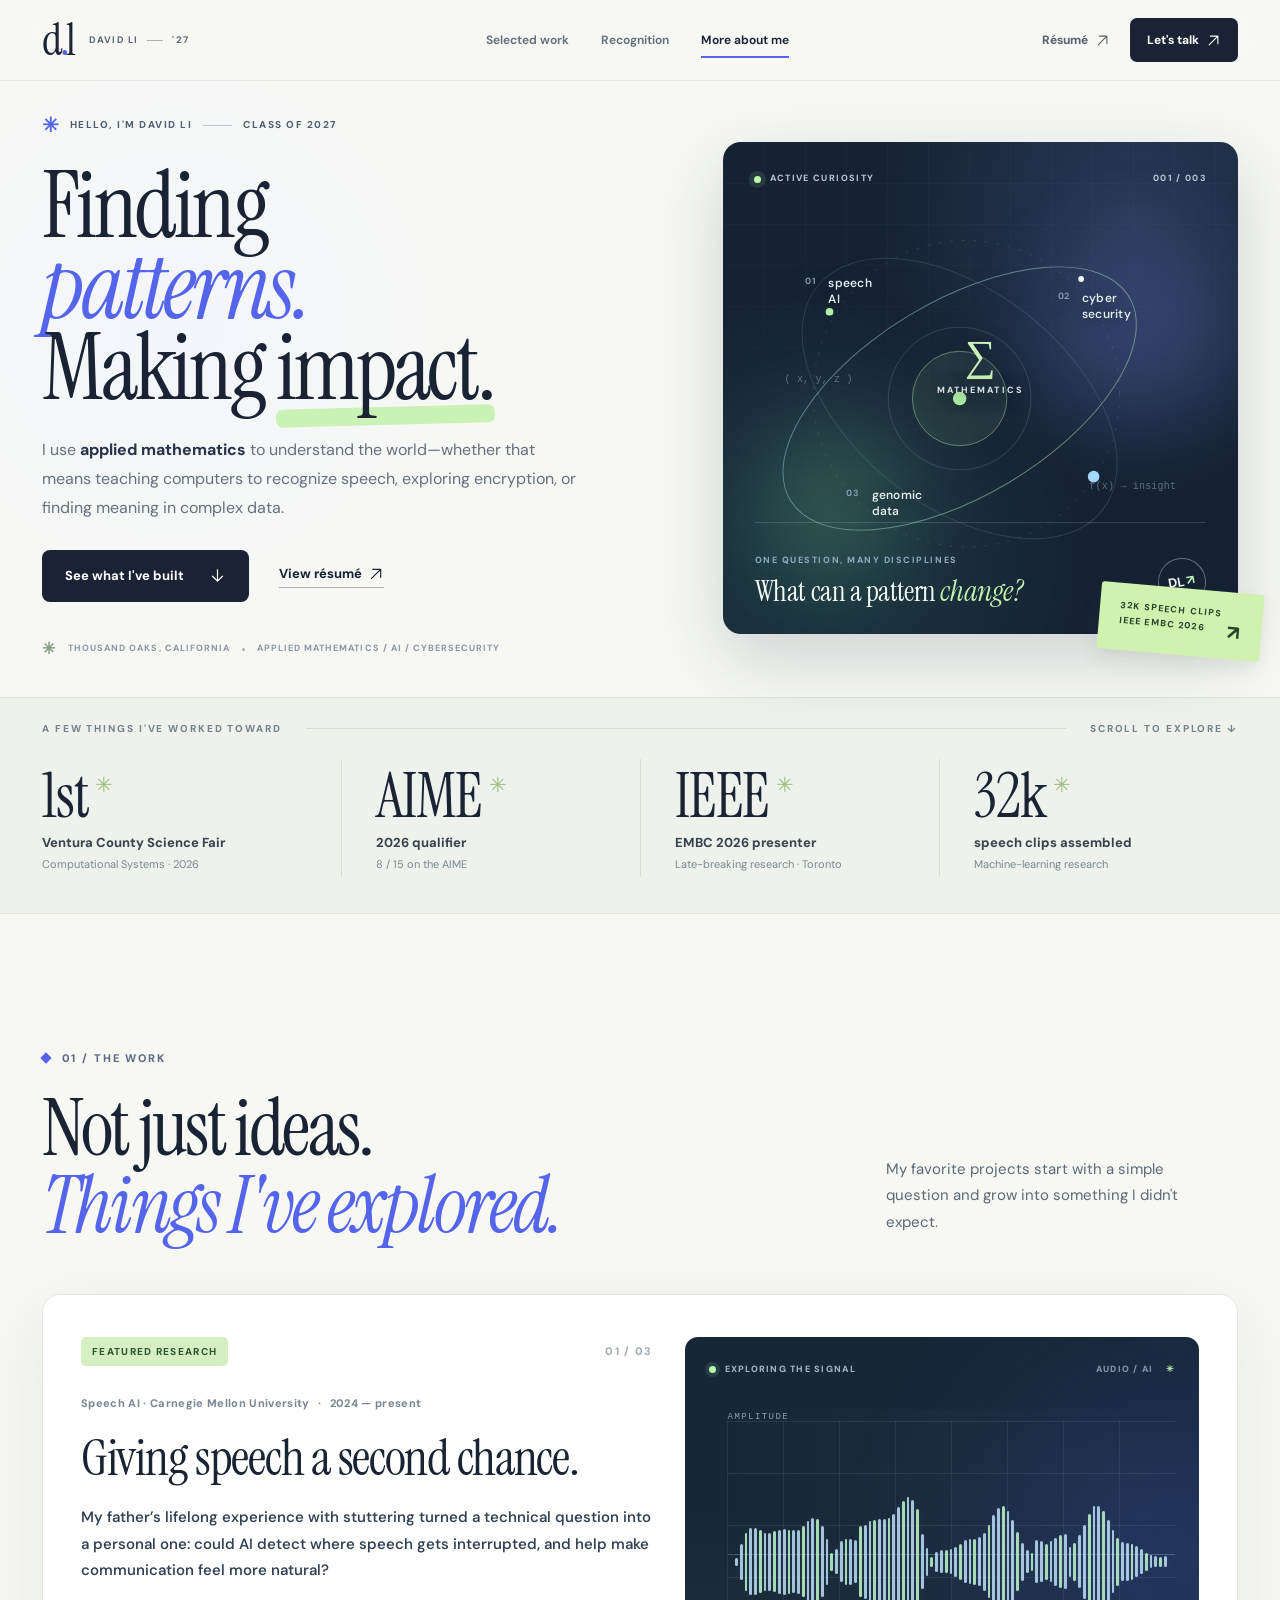
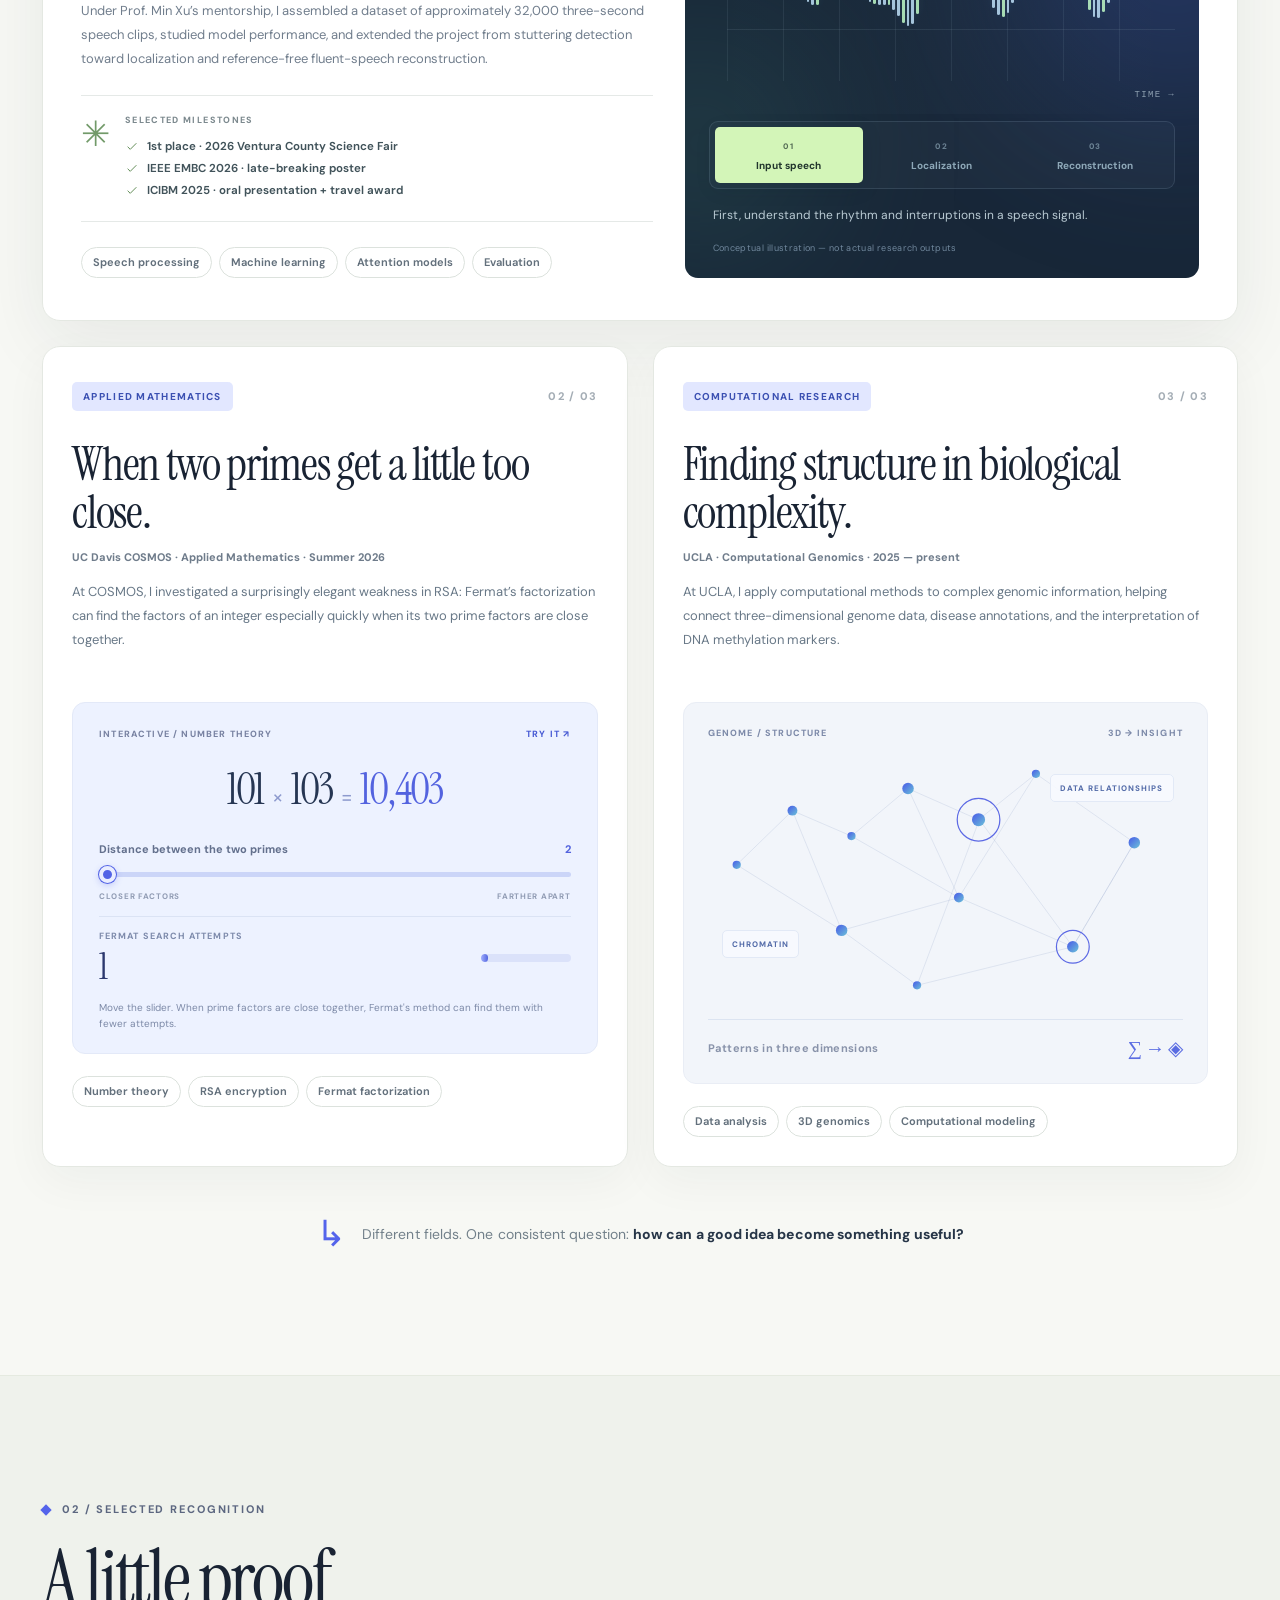
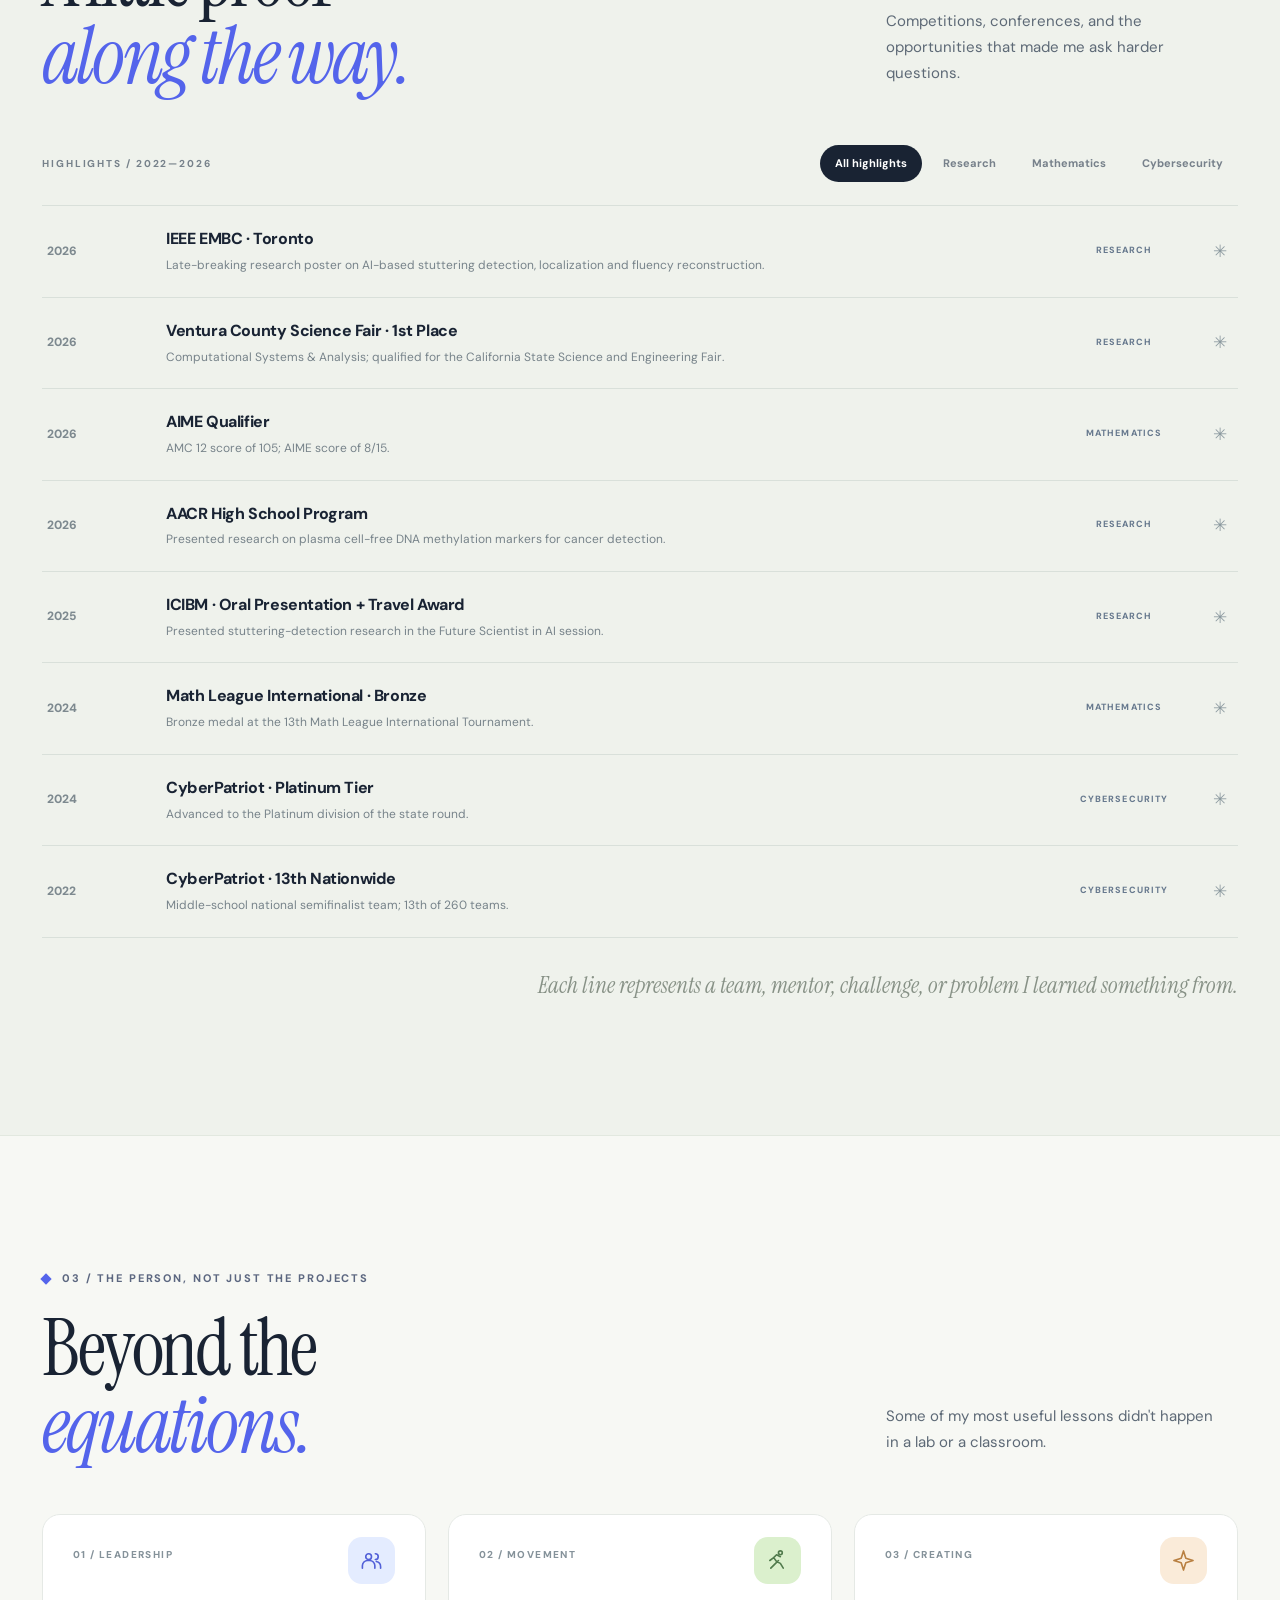
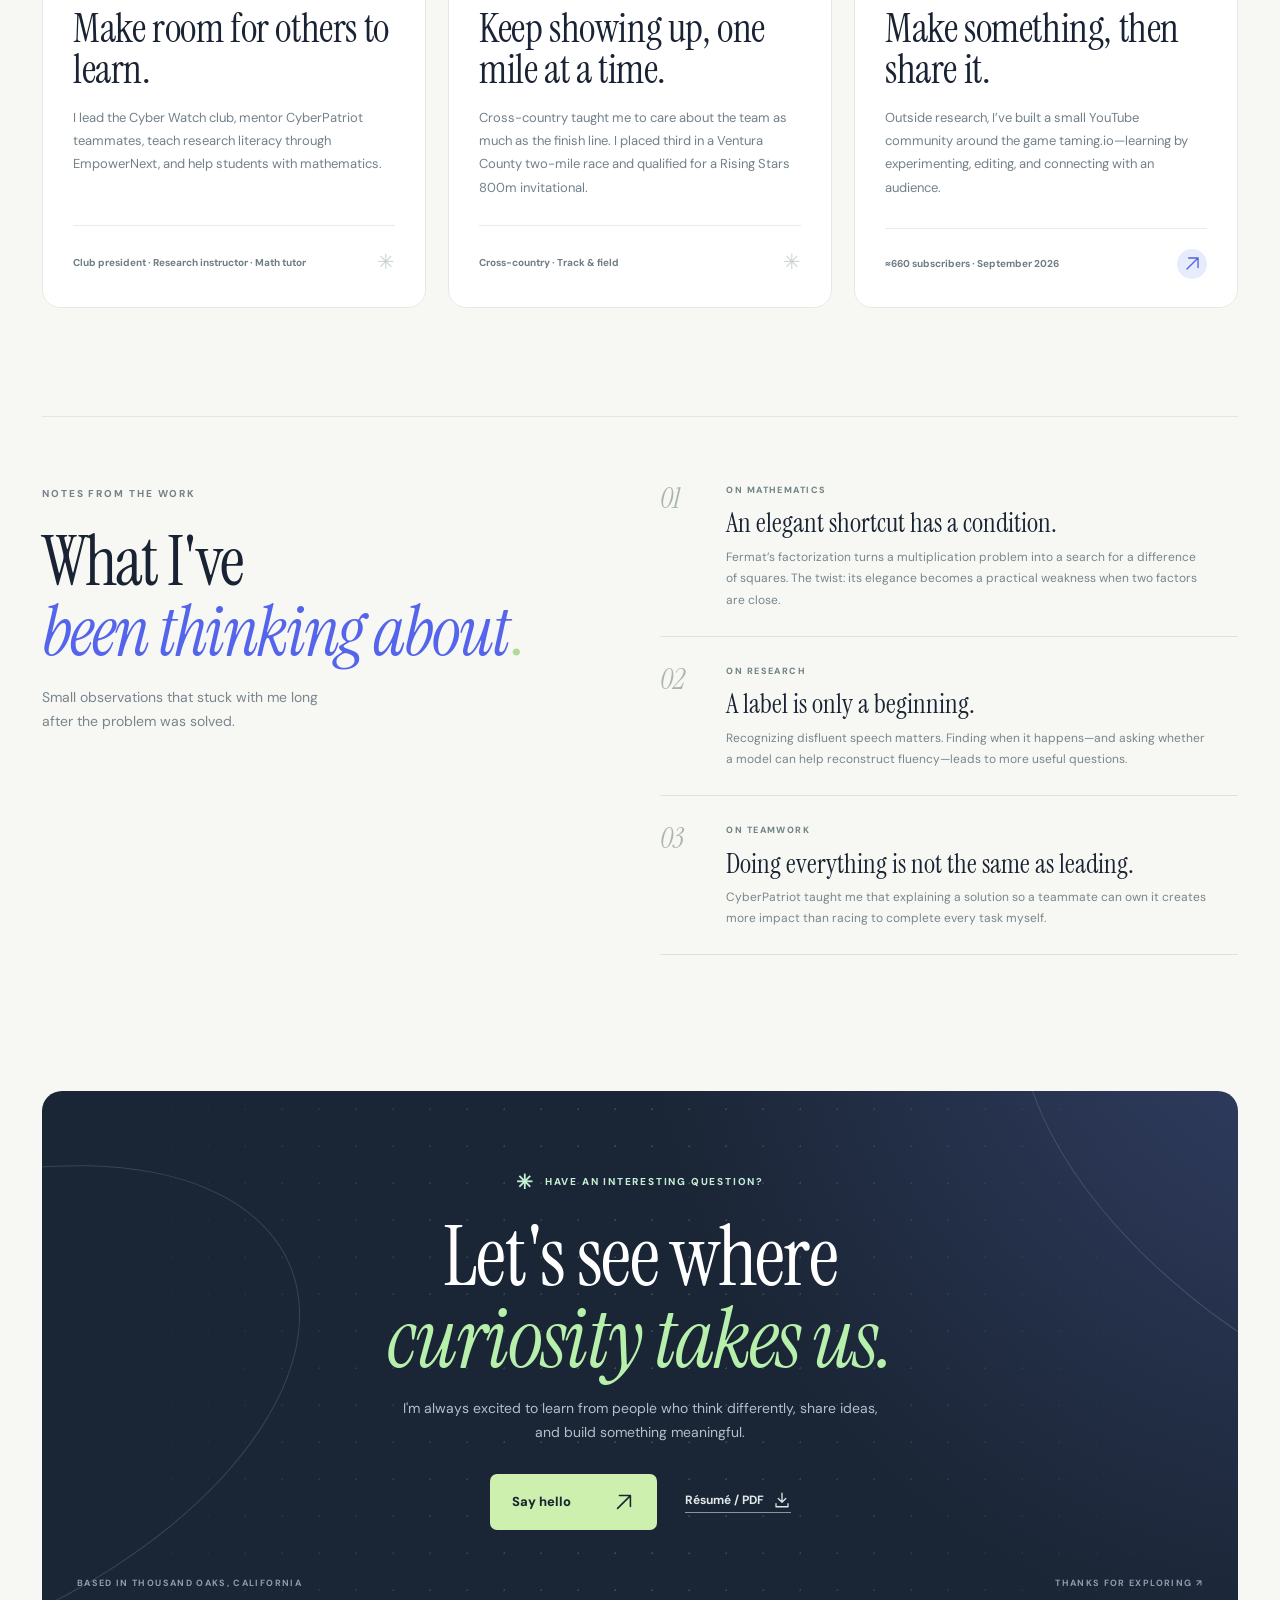
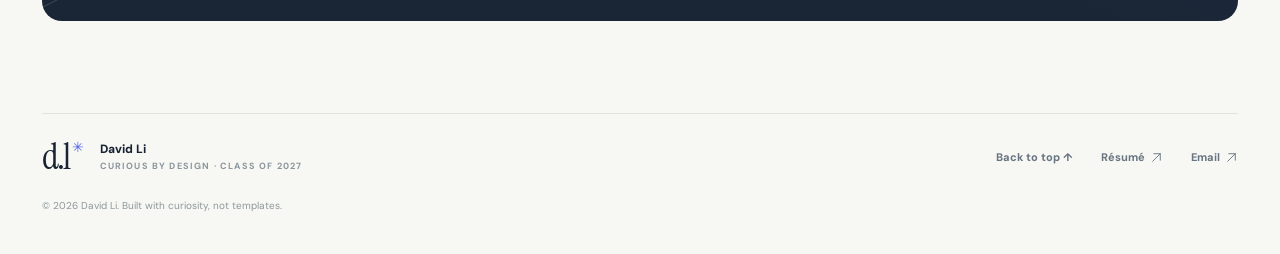
==== index.html @ fc3d8239 "Initial Commit" ====
<!doctype html>
<html lang="en">
<head>
  <meta charset="UTF-8" />
  <meta name="viewport" content="width=device-width, initial-scale=1" />
  <meta name="theme-color" content="#f7f8f4" />
  <meta name="description" content="David Yuanze Li is a student researcher exploring applied mathematics, speech AI, computational genomics, and cybersecurity. Explore selected research, projects, and recognition." />
  <meta name="author" content="David Yuanze Li" />
  <meta property="og:type" content="website" />
  <meta property="og:title" content="David Li — Applied Mathematics, AI & Research" />
  <meta property="og:description" content="Finding patterns. Building possibilities. Selected research, ideas, and accomplishments from David Li." />
  <meta property="og:image" content="assets/social-preview.svg" />
  <meta name="color-scheme" content="light" />
  <link rel="icon" type="image/svg+xml" href="assets/favicon.svg" />
  <link rel="preconnect" href="https://fonts.googleapis.com" />
  <link rel="preconnect" href="https://fonts.gstatic.com" crossorigin />
  <link href="https://fonts.googleapis.com/css2?family=DM+Sans:wght@400;450;500;550;600;650;700;750&family=Instrument+Serif:ital@0;1&display=swap" rel="stylesheet" />
  <link rel="stylesheet" href="styles/main.css" />
  <title>David Li — Math, Meaning & Making</title>
  <script type="application/ld+json">
  {
    "@context":"https://schema.org",
    "@type":"Person",
    "name":"David Yuanze Li",
    "description":"High-school student researcher interested in applied mathematics, artificial intelligence, and cybersecurity",
    "alumniOf":{"@type":"EducationalOrganization","name":"Thousand Oaks High School"},
    "knowsAbout":["Applied mathematics","Machine learning","Speech AI","Cybersecurity","Computational genomics"]
  }
  </script>
  <script type="module" src="src/main.js"></script>
</head>
<body>
  <a class="skip-link" href="#main">Skip to content</a>
  <div class="scroll-progress" id="scroll-progress" aria-hidden="true"></div>
  <div id="app"></div>
  <noscript><div class="noscript">This portfolio uses lightweight JavaScript to display its interactive sections. Please enable JavaScript.</div></noscript>
</body>
</html>
---- styles/main.css ----
@import url('./tokens.css');
@import url('./layout.css');
@import url('./components.css');
@import url('./responsive.css');
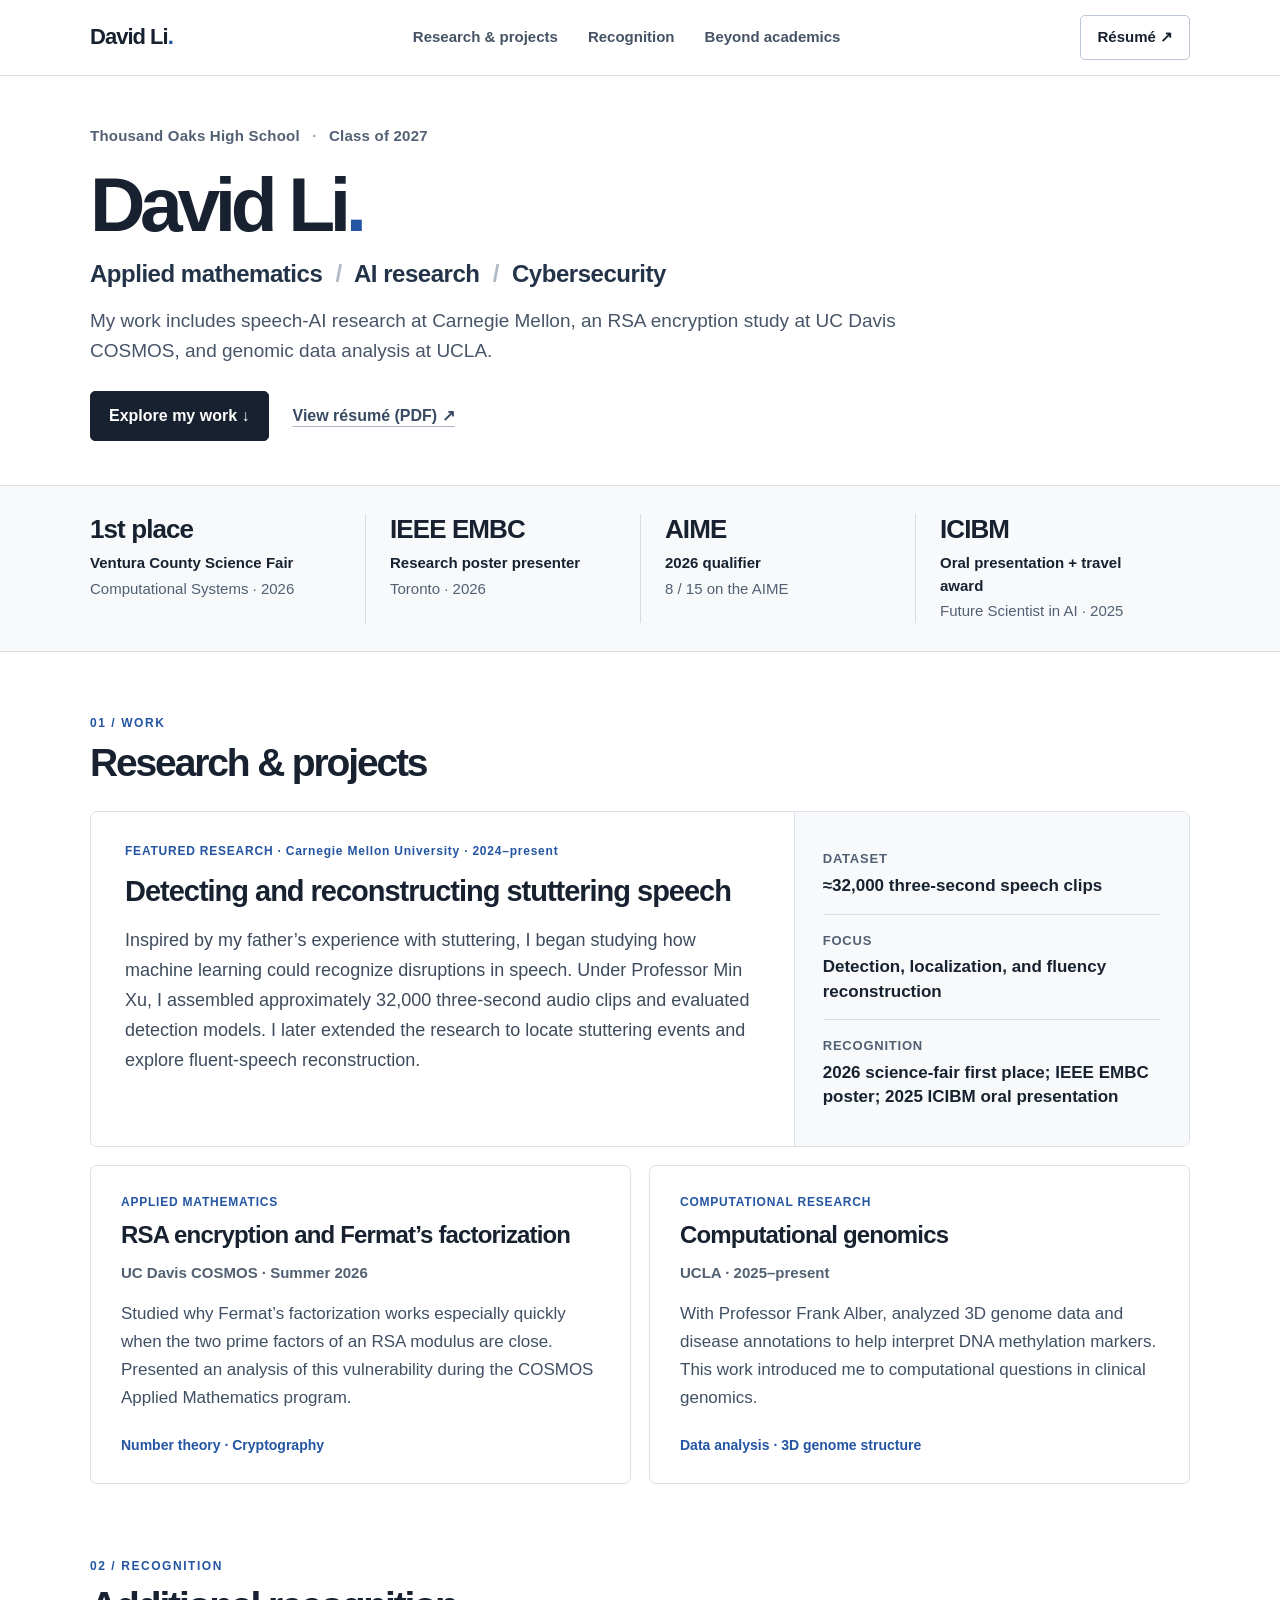
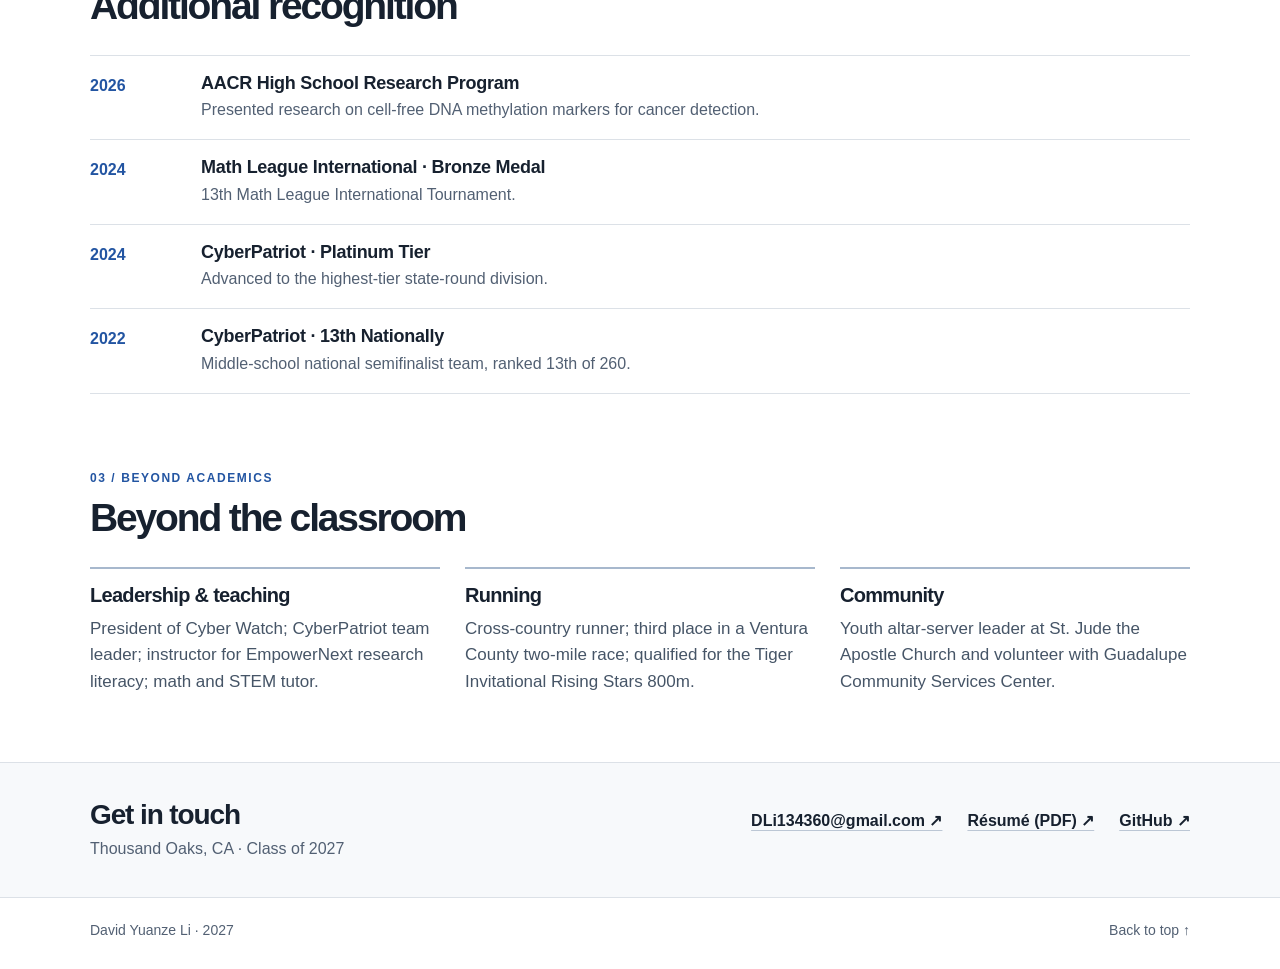
==== commit 215478d7: "Redesign portfolio for clear three-minute admissions review" ====
--- a/index.html
+++ b/index.html
@@ -1,38 +1,13 @@
 <!doctype html>
-<html lang="en">
-<head>
-  <meta charset="UTF-8" />
-  <meta name="viewport" content="width=device-width, initial-scale=1" />
-  <meta name="theme-color" content="#f7f8f4" />
-  <meta name="description" content="David Yuanze Li is a student researcher exploring applied mathematics, speech AI, computational genomics, and cybersecurity. Explore selected research, projects, and recognition." />
-  <meta name="author" content="David Yuanze Li" />
-  <meta property="og:type" content="website" />
-  <meta property="og:title" content="David Li — Applied Mathematics, AI & Research" />
-  <meta property="og:description" content="Finding patterns. Building possibilities. Selected research, ideas, and accomplishments from David Li." />
-  <meta property="og:image" content="assets/social-preview.svg" />
-  <meta name="color-scheme" content="light" />
-  <link rel="icon" type="image/svg+xml" href="assets/favicon.svg" />
-  <link rel="preconnect" href="https://fonts.googleapis.com" />
-  <link rel="preconnect" href="https://fonts.gstatic.com" crossorigin />
-  <link href="https://fonts.googleapis.com/css2?family=DM+Sans:wght@400;450;500;550;600;650;700;750&family=Instrument+Serif:ital@0;1&display=swap" rel="stylesheet" />
-  <link rel="stylesheet" href="styles/main.css" />
-  <title>David Li — Math, Meaning & Making</title>
-  <script type="application/ld+json">
-  {
-    "@context":"https://schema.org",
-    "@type":"Person",
-    "name":"David Yuanze Li",
-    "description":"High-school student researcher interested in applied mathematics, artificial intelligence, and cybersecurity",
-    "alumniOf":{"@type":"EducationalOrganization","name":"Thousand Oaks High School"},
-    "knowsAbout":["Applied mathematics","Machine learning","Speech AI","Cybersecurity","Computational genomics"]
-  }
-  </script>
-  <script type="module" src="src/main.js"></script>
-</head>
-<body>
-  <a class="skip-link" href="#main">Skip to content</a>
-  <div class="scroll-progress" id="scroll-progress" aria-hidden="true"></div>
-  <div id="app"></div>
-  <noscript><div class="noscript">This portfolio uses lightweight JavaScript to display its interactive sections. Please enable JavaScript.</div></noscript>
-</body>
-</html>
+<html lang="en"><head>
+<meta charset="utf-8"><meta name="viewport" content="width=device-width, initial-scale=1">
+<meta name="theme-color" content="#ffffff"><meta name="color-scheme" content="light">
+<meta name="description" content="David Yuanze Li — Class of 2027. Applied mathematics, AI research and cybersecurity.">
+<meta property="og:title" content="David Li | Applied Mathematics & Research">
+<meta property="og:description" content="Research, projects, and accomplishments from David Yuanze Li, Class of 2027.">
+<meta property="og:image" content="https://dliport.github.io/assets/social-preview.svg">
+<link rel="icon" type="image/svg+xml" href="assets/favicon.svg">
+<link rel="stylesheet" href="styles/main.css"><title>David Li | Applied Mathematics & Research</title>
+<script type="module" src="src/main.js"></script></head>
+<body><a class="skip-link" href="#main">Skip to content</a><div id="app"></div>
+<noscript><p class="noscript">Enable JavaScript to view this portfolio.</p></noscript></body></html>
--- a/styles/main.css
+++ b/styles/main.css
@@ -1,4 +1,140 @@
-@import url('./tokens.css');
-@import url('./layout.css');
-@import url('./components.css');
-@import url('./responsive.css');
+/* David Li: readable, restrained, mobile-first academic portfolio. */
+:root { color-scheme:light; --ink:#17212f; --muted:#526073; --line:#dce1e7; --accent:#2355a2; --surface:#f7f9fb; }
+* { box-sizing:border-box; }
+html { scroll-behavior:smooth; scroll-padding-top:110px; }
+body { margin:0; color:var(--ink); background:#fff; font:400 18px/1.65 -apple-system,BlinkMacSystemFont,"Segoe UI",Arial,sans-serif; -webkit-font-smoothing:antialiased; }
+a { color:inherit; text-decoration:none; }
+a:focus-visible { outline:3px solid #4c79d4; outline-offset:5px; border-radius:2px; }
+p { margin:0; }
+h1,h2,h3 { margin:0; line-height:1.2; letter-spacing:-.035em; }
+.container { width:min(1100px,calc(100% - 88px)); margin-inline:auto; }
+.skip-link { position:absolute; z-index:99; top:-100px; left:15px; padding:10px 15px; background:var(--ink); color:#fff; }
+.skip-link:focus { top:10px; }
+.noscript { padding:32px; text-align:center; }
+.site-header { position:sticky; z-index:10; top:0; background:rgba(255,255,255,.96); border-bottom:1px solid var(--line); backdrop-filter:blur(10px); }
+.header-inner { min-height:75px; display:flex; align-items:center; gap:35px; }
+.brand { font-size:22px; font-weight:750; letter-spacing:-.045em; white-space:nowrap; }
+.brand-period,.title-period { color:var(--accent); }
+.header-nav { display:flex; flex:1; gap:30px; justify-content:center; }
+.header-nav a,.header-resume { font-size:15px; font-weight:600; white-space:nowrap; }
+.header-nav a { color:#465365; }
+.header-nav a:hover,.header-resume:hover,.quiet-link:hover,.site-footer a:hover { color:var(--accent); }
+.header-resume { border:1px solid #bdc8d6; border-radius:5px; padding:9px 16px; }
+.hero { padding-top:48px; padding-bottom:44px; }
+.hero-kicker { font-size:15px; font-weight:650; letter-spacing:.015em; color:var(--muted); }
+.hero-kicker span { margin-inline:8px; color:#97a3b2; }
+.hero h1 { margin:16px 0 13px; font-size:clamp(3.6rem,6vw,5.1rem); line-height:1.04; font-weight:760; letter-spacing:-.07em; }
+.hero-field { font-size:clamp(20px,2vw,24px); font-weight:650; color:#243448; line-height:1.35; letter-spacing:-.02em; }
+.hero-field span { color:#afbbc7; margin:0 7px; }
+.hero-summary { margin-top:16px; max-width:850px; font-size:19px; line-height:1.6; color:#475568; }
+.hero-actions { display:flex; flex-wrap:wrap; gap:24px; margin-top:24px; align-items:center; }
+.primary-link { display:inline-flex; gap:22px; align-items:center; background:var(--ink); color:#fff; border:1px solid var(--ink); padding:11px 18px; font-size:16px; font-weight:650; border-radius:5px; }
+.primary-link:hover { background:#30445c; }
+.quiet-link { font-size:16px; font-weight:650; color:#384a61; text-decoration:underline; text-decoration-color:#aab6c5; text-underline-offset:5px; }
+.highlights { background:var(--surface); border-top:1px solid var(--line); border-bottom:1px solid var(--line); }
+.highlight-grid { display:grid; grid-template-columns:repeat(4,minmax(0,1fr)); padding-block:28px; }
+.highlight { padding:0 24px; min-width:0; }
+.highlight:first-child { padding-left:0; }
+.highlight + .highlight { border-left:1px solid #d4dce5; }
+.highlight strong { display:block; font-size:26px; font-weight:750; line-height:1.2; letter-spacing:-.035em; margin-bottom:7px; }
+.highlight-title,.highlight-detail { display:block; font-size:15px; line-height:1.5; }
+.highlight-title { font-weight:650; }
+.highlight-detail { color:var(--muted); margin-top:3px; }
+.section { padding-top:62px; padding-bottom:10px; }
+.section-title { margin-bottom:25px; }
+.section-count { display:block; margin-bottom:6px; color:var(--accent); font-size:12px; font-weight:750; letter-spacing:.13em; }
+.section-title h2 { font-size:clamp(31px,3.5vw,39px); font-weight:740; letter-spacing:-.055em; }
+.featured { display:grid; grid-template-columns:minmax(0,1.6fr) minmax(300px,.9fr); border:1px solid var(--line); border-radius:7px; overflow:hidden; }
+.featured-main { padding:30px 34px 33px; }
+.project-label { font-size:12px; font-weight:750; letter-spacing:.065em; color:var(--accent); line-height:1.6; }
+.featured h3 { margin-top:12px; font-size:29px; font-weight:730; max-width:660px; }
+.featured-main > p { margin-top:18px; color:#3e4b5d; font-size:18px; line-height:1.66; }
+.research-facts { background:var(--surface); border-left:1px solid var(--line); margin:0; padding:21px 28px; align-content:center; }
+.research-facts div { padding:15px 0; }
+.research-facts div + div { border-top:1px solid var(--line); }
+.research-facts dt { margin-bottom:4px; font-size:13px; color:var(--muted); font-weight:700; text-transform:uppercase; letter-spacing:.06em; }
+.research-facts dd { margin:0; font-size:17px; font-weight:580; line-height:1.45; }
+.project-grid { display:grid; grid-template-columns:repeat(2,minmax(0,1fr)); gap:18px; margin-top:18px; }
+.project-card { padding:27px 30px 26px; border:1px solid var(--line); border-radius:7px; display:flex; flex-direction:column; }
+.project-card h3 { font-size:24px; margin-top:9px; font-weight:720; }
+.project-affiliation { font-size:15px; font-weight:650; color:#526073; margin-top:11px; }
+.project-card > p:not(.project-affiliation):not(.project-footer) { font-size:17px; color:#405064; margin-top:14px; line-height:1.65; }
+.project-footer { color:var(--accent); font-size:14px; font-weight:650; margin-top:auto; padding-top:22px; }
+.recognition { padding-top:63px; }
+.recognition-list { border-top:1px solid var(--line); }
+.recognition-row { display:grid; grid-template-columns:95px 1fr; gap:16px; padding:17px 0; border-bottom:1px solid var(--line); }
+.recognition-year { font-size:16px; font-weight:650; color:var(--accent); }
+.recognition-row h3 { font-size:18px; font-weight:680; letter-spacing:-.015em; }
+.recognition-row p { color:var(--muted); font-size:16px; margin-top:4px; line-height:1.5; }
+.beyond { padding-top:65px; padding-bottom:66px; }
+.beyond-grid { display:grid; grid-template-columns:repeat(3,minmax(0,1fr)); gap:25px; }
+.beyond-item { border-top:2px solid #a7b8cd; padding-top:14px; }
+.beyond-item h3 { font-size:20px; font-weight:700; }
+.beyond-item p { margin-top:9px; color:#465567; font-size:17px; line-height:1.58; }
+.contact { background:var(--surface); border-top:1px solid var(--line); border-bottom:1px solid var(--line); }
+.contact-inner { display:flex; align-items:flex-start; justify-content:space-between; gap:25px; padding-block:35px; }
+.contact h2 { font-size:28px; letter-spacing:-.04em; }
+.contact p { color:var(--muted); font-size:16px; margin-top:4px; }
+.contact-links { display:flex; align-items:center; flex-wrap:wrap; justify-content:flex-end; gap:14px 25px; padding-top:10px; }
+.contact-links a { font-weight:650; font-size:16px; text-decoration:underline; text-decoration-color:#bcc7d5; text-underline-offset:4px; }
+.contact-links a:hover { color:var(--accent); }
+.footer-inner { display:flex; align-items:center; justify-content:space-between; padding:21px 0 27px; font-size:14px; color:var(--muted); }
+@media(max-width:900px) {
+ .container { width:min(100% - 52px,1100px); }
+ .header-inner { gap:20px; }
+ .header-nav { gap:15px; }
+ .featured { grid-template-columns:1fr; }
+ .research-facts { display:grid; grid-template-columns:repeat(3,minmax(0,1fr)); gap:20px; border-left:0; border-top:1px solid var(--line); }
+ .research-facts div + div { border:0; }
+ .highlight { padding:0 15px; }
+ .highlight strong { font-size:23px; }
+ .highlight-title,.highlight-detail { font-size:14px; }
+}
+@media(max-width:640px) {
+ html { scroll-padding-top:135px; }
+ body { font-size:17px; }
+ .container { width:calc(100% - 38px); }
+ .header-inner { flex-wrap:wrap; min-height:0; gap:0; justify-content:space-between; padding-top:12px; }
+ .brand { font-size:21px; }
+ .header-resume { font-size:14px; padding:7px 12px; }
+ .header-nav { order:3; flex:0 0 100%; width:100%; justify-content:space-between; gap:10px; overflow:auto; padding:12px 0; }
+ .header-nav a { font-size:13px; }
+ .hero { padding-top:43px; padding-bottom:42px; }
+ .hero-kicker { font-size:13px; }
+ .hero h1 { margin:14px 0 12px; font-size:clamp(3.5rem,13vw,4.5rem); }
+ .hero-field { font-size:20px; }
+ .hero-field span { margin:0 3px; }
+ .hero-summary { margin-top:16px; font-size:17px; }
+ .hero-actions { gap:21px; margin-top:23px; }
+ .primary-link,.quiet-link { font-size:15px; }
+ .highlight-grid { grid-template-columns:repeat(2,minmax(0,1fr)); gap:0; padding:0; }
+ .highlight { padding:20px 10px 19px 0; }
+ .highlight:nth-child(even) { padding-left:18px; border-left:1px solid var(--line); }
+ .highlight:nth-child(3),.highlight:nth-child(4) { border-top:1px solid var(--line); }
+ .highlight strong { font-size:23px; }
+ .highlight-title,.highlight-detail { font-size:14px; }
+ .section { padding-top:49px; }
+ .section-title h2 { font-size:31px; }
+ .featured-main { padding:22px 20px 25px; }
+ .featured h3 { font-size:24px; }
+ .featured-main > p { font-size:17px; margin-top:14px; }
+ .research-facts { display:block; padding:8px 20px; }
+ .research-facts div { padding:12px 0; }
+ .research-facts div + div { border-top:1px solid var(--line); }
+ .research-facts dd { font-size:16px; }
+ .project-grid { grid-template-columns:1fr; gap:13px; margin-top:13px; }
+ .project-card { padding:22px 20px; }
+ .project-card h3 { font-size:22px; }
+ .recognition { padding-top:52px; }
+ .recognition-row { grid-template-columns:62px 1fr; gap:12px; }
+ .recognition-row h3 { font-size:17px; }
+ .recognition-row p { font-size:15px; }
+ .beyond { padding:50px 0; }
+ .beyond-grid { grid-template-columns:1fr; gap:22px; }
+ .beyond-item p { font-size:17px; }
+ .contact-inner { display:block; padding-block:30px; }
+ .contact-links { justify-content:flex-start; gap:13px 20px; padding-top:22px; }
+ .footer-inner { padding-block:20px; }
+}
+@media(prefers-reduced-motion:reduce) { html { scroll-behavior:auto; } *,*::before,*::after { animation:none!important; transition:none!important; } }
+@media print { .site-header,.hero-actions,.contact,.site-footer { display:none; } .container { width:100%; } .section { padding-top:25px; } .hero { padding:10px 0 25px; } }
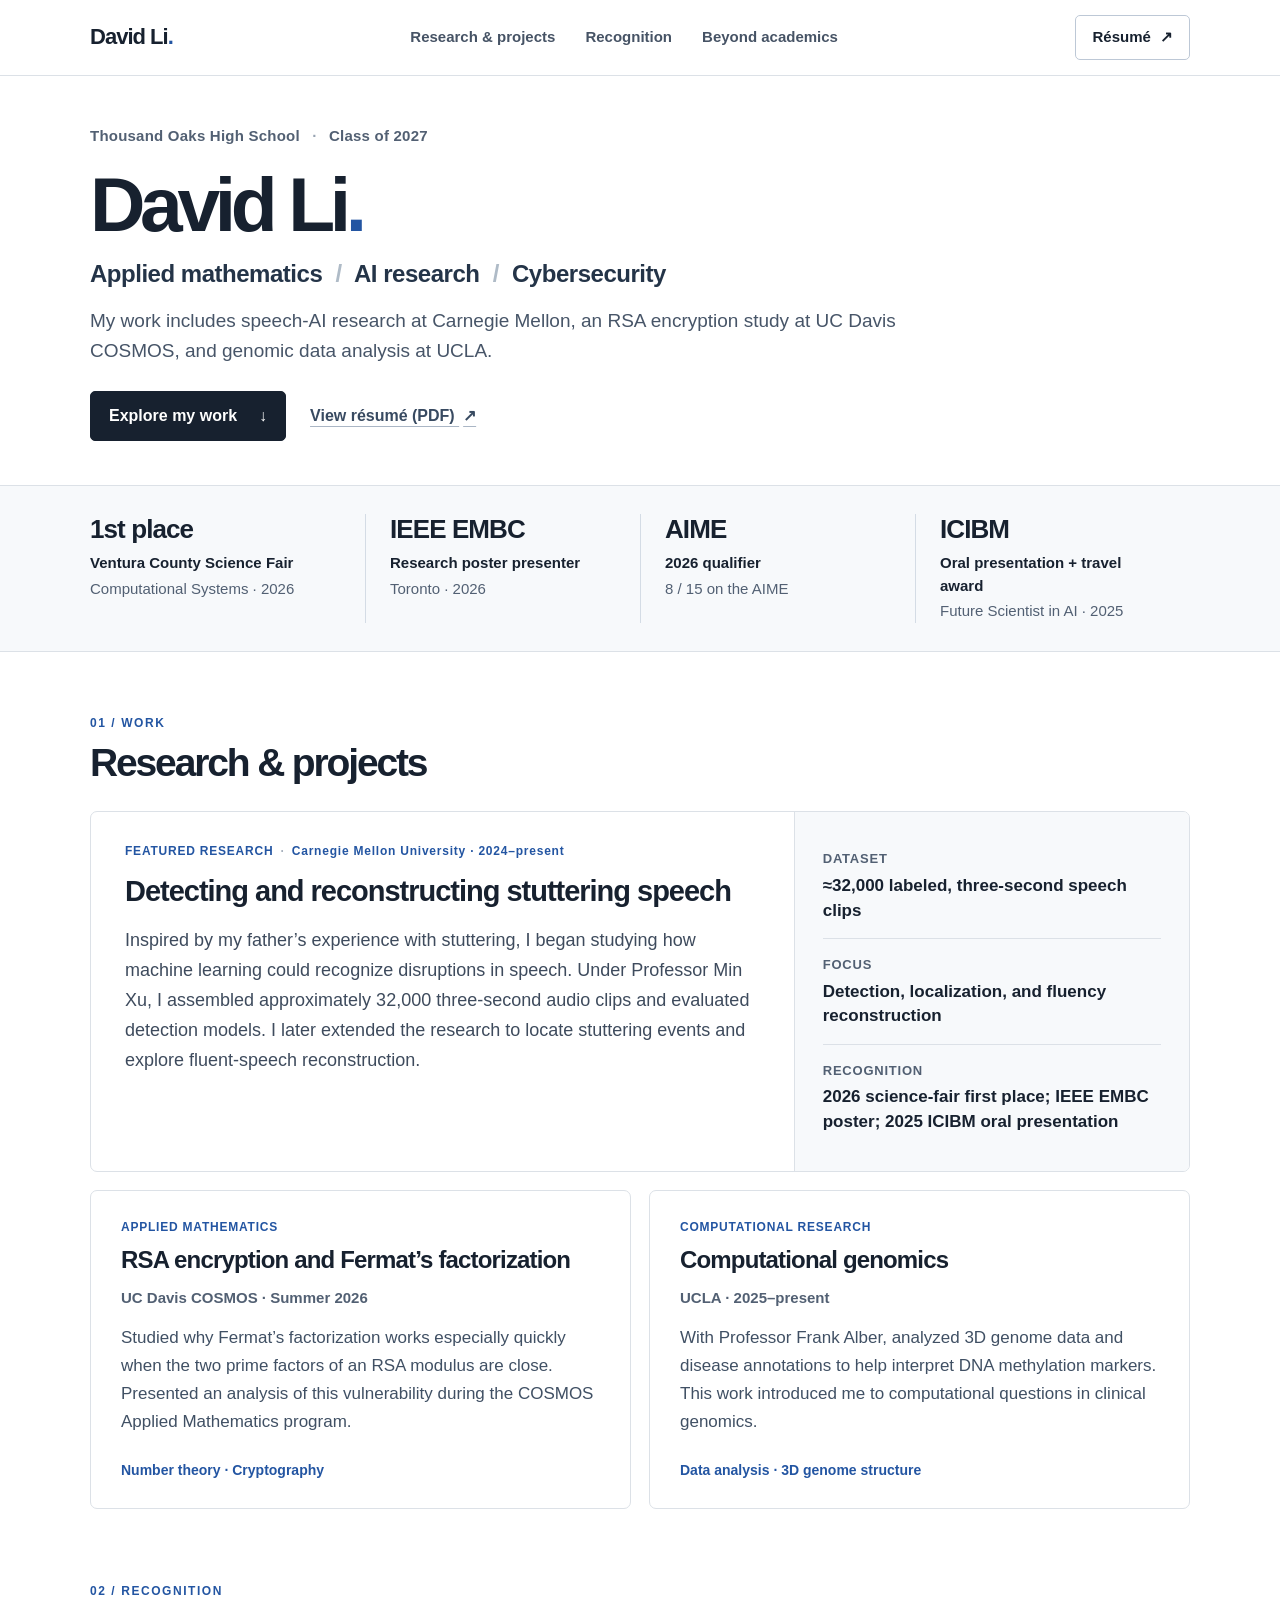
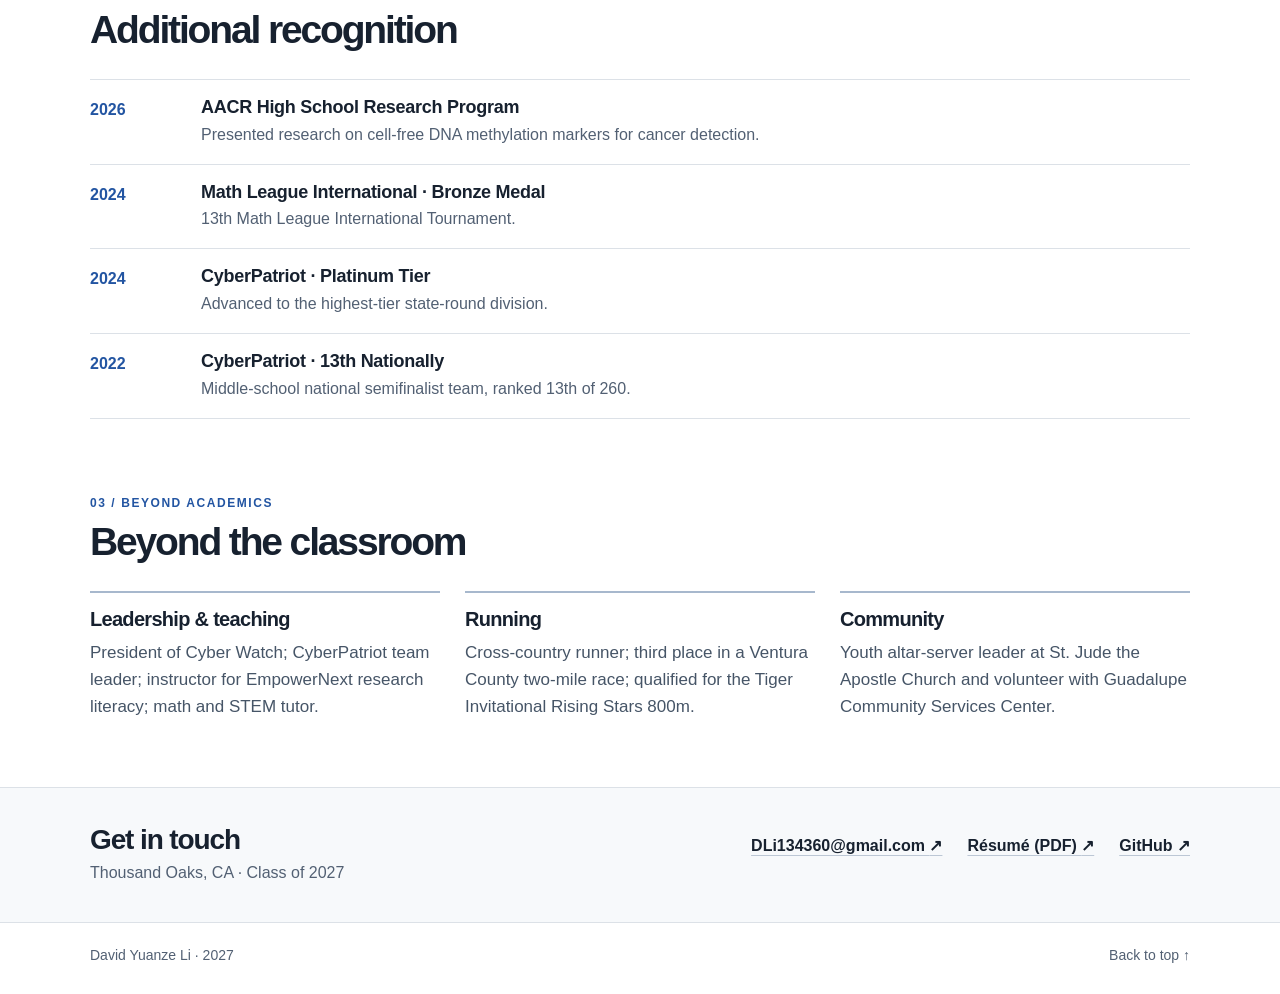
==== commit f329569f: "Changes" ====
--- a/index.html
+++ b/index.html
@@ -1,13 +1,24 @@
 <!doctype html>
-<html lang="en"><head>
-<meta charset="utf-8"><meta name="viewport" content="width=device-width, initial-scale=1">
-<meta name="theme-color" content="#ffffff"><meta name="color-scheme" content="light">
-<meta name="description" content="David Yuanze Li — Class of 2027. Applied mathematics, AI research and cybersecurity.">
-<meta property="og:title" content="David Li | Applied Mathematics & Research">
-<meta property="og:description" content="Research, projects, and accomplishments from David Yuanze Li, Class of 2027.">
-<meta property="og:image" content="https://dliport.github.io/assets/social-preview.svg">
-<link rel="icon" type="image/svg+xml" href="assets/favicon.svg">
-<link rel="stylesheet" href="styles/main.css"><title>David Li | Applied Mathematics & Research</title>
-<script type="module" src="src/main.js"></script></head>
-<body><a class="skip-link" href="#main">Skip to content</a><div id="app"></div>
-<noscript><p class="noscript">Enable JavaScript to view this portfolio.</p></noscript></body></html>+<html lang="en">
+<head>
+  <meta charset="utf-8">
+  <meta name="viewport" content="width=device-width, initial-scale=1">
+  <meta name="theme-color" content="#ffffff">
+  <meta name="color-scheme" content="light">
+  <meta name="description" content="David Yuanze Li — Class of 2027. Applied mathematics, AI research, and cybersecurity. Speech-AI research at CMU, an IEEE EMBC presentation, and AIME qualification.">
+  <meta property="og:type" content="website">
+  <meta property="og:title" content="David Li | Applied Mathematics & Research">
+  <meta property="og:description" content="Selected research, projects, and accomplishments of David Yuanze Li, Class of 2027.">
+  <meta property="og:url" content="https://dliport.github.io/">
+  <meta property="og:image" content="https://dliport.github.io/assets/social-preview.svg">
+  <link rel="icon" type="image/svg+xml" href="assets/favicon.svg">
+  <link rel="stylesheet" href="styles/main.css">
+  <title>David Li | Applied Mathematics & Research</title>
+  <script type="module" src="src/main.js"></script>
+</head>
+<body>
+  <a class="skip-link" href="#main">Skip to content</a>
+  <div id="app"></div>
+  <noscript><p class="noscript">This page uses JavaScript modules. Please enable JavaScript to view the portfolio.</p></noscript>
+</body>
+</html>
--- a/styles/main.css
+++ b/styles/main.css
@@ -1,4 +1,4 @@
-/* David Li: readable, restrained, mobile-first academic portfolio. */
+/* David Li's portfolio — restrained typography, legible content, no decorative motion. */
 :root { color-scheme:light; --ink:#17212f; --muted:#526073; --line:#dce1e7; --accent:#2355a2; --surface:#f7f9fb; }
 * { box-sizing:border-box; }
 html { scroll-behavior:smooth; scroll-padding-top:110px; }
@@ -20,6 +20,7 @@
 .header-nav a { color:#465365; }
 .header-nav a:hover,.header-resume:hover,.quiet-link:hover,.site-footer a:hover { color:var(--accent); }
 .header-resume { border:1px solid #bdc8d6; border-radius:5px; padding:9px 16px; }
+.header-resume span { margin-left:5px; }
 .hero { padding-top:48px; padding-bottom:44px; }
 .hero-kicker { font-size:15px; font-weight:650; letter-spacing:.015em; color:var(--muted); }
 .hero-kicker span { margin-inline:8px; color:#97a3b2; }
@@ -31,6 +32,7 @@
 .primary-link { display:inline-flex; gap:22px; align-items:center; background:var(--ink); color:#fff; border:1px solid var(--ink); padding:11px 18px; font-size:16px; font-weight:650; border-radius:5px; }
 .primary-link:hover { background:#30445c; }
 .quiet-link { font-size:16px; font-weight:650; color:#384a61; text-decoration:underline; text-decoration-color:#aab6c5; text-underline-offset:5px; }
+.quiet-link span { margin-left:4px; }
 .highlights { background:var(--surface); border-top:1px solid var(--line); border-bottom:1px solid var(--line); }
 .highlight-grid { display:grid; grid-template-columns:repeat(4,minmax(0,1fr)); padding-block:28px; }
 .highlight { padding:0 24px; min-width:0; }
@@ -47,6 +49,7 @@
 .featured { display:grid; grid-template-columns:minmax(0,1.6fr) minmax(300px,.9fr); border:1px solid var(--line); border-radius:7px; overflow:hidden; }
 .featured-main { padding:30px 34px 33px; }
 .project-label { font-size:12px; font-weight:750; letter-spacing:.065em; color:var(--accent); line-height:1.6; }
+.project-label span { color:#a5afbc; margin:0 3px; }
 .featured h3 { margin-top:12px; font-size:29px; font-weight:730; max-width:660px; }
 .featured-main > p { margin-top:18px; color:#3e4b5d; font-size:18px; line-height:1.66; }
 .research-facts { background:var(--surface); border-left:1px solid var(--line); margin:0; padding:21px 28px; align-content:center; }
@@ -78,63 +81,9 @@
 .contact-links { display:flex; align-items:center; flex-wrap:wrap; justify-content:flex-end; gap:14px 25px; padding-top:10px; }
 .contact-links a { font-weight:650; font-size:16px; text-decoration:underline; text-decoration-color:#bcc7d5; text-underline-offset:4px; }
 .contact-links a:hover { color:var(--accent); }
+.site-footer { background:#fff; }
 .footer-inner { display:flex; align-items:center; justify-content:space-between; padding:21px 0 27px; font-size:14px; color:var(--muted); }
-@media(max-width:900px) {
- .container { width:min(100% - 52px,1100px); }
- .header-inner { gap:20px; }
- .header-nav { gap:15px; }
- .featured { grid-template-columns:1fr; }
- .research-facts { display:grid; grid-template-columns:repeat(3,minmax(0,1fr)); gap:20px; border-left:0; border-top:1px solid var(--line); }
- .research-facts div + div { border:0; }
- .highlight { padding:0 15px; }
- .highlight strong { font-size:23px; }
- .highlight-title,.highlight-detail { font-size:14px; }
-}
-@media(max-width:640px) {
- html { scroll-padding-top:135px; }
- body { font-size:17px; }
- .container { width:calc(100% - 38px); }
- .header-inner { flex-wrap:wrap; min-height:0; gap:0; justify-content:space-between; padding-top:12px; }
- .brand { font-size:21px; }
- .header-resume { font-size:14px; padding:7px 12px; }
- .header-nav { order:3; flex:0 0 100%; width:100%; justify-content:space-between; gap:10px; overflow:auto; padding:12px 0; }
- .header-nav a { font-size:13px; }
- .hero { padding-top:43px; padding-bottom:42px; }
- .hero-kicker { font-size:13px; }
- .hero h1 { margin:14px 0 12px; font-size:clamp(3.5rem,13vw,4.5rem); }
- .hero-field { font-size:20px; }
- .hero-field span { margin:0 3px; }
- .hero-summary { margin-top:16px; font-size:17px; }
- .hero-actions { gap:21px; margin-top:23px; }
- .primary-link,.quiet-link { font-size:15px; }
- .highlight-grid { grid-template-columns:repeat(2,minmax(0,1fr)); gap:0; padding:0; }
- .highlight { padding:20px 10px 19px 0; }
- .highlight:nth-child(even) { padding-left:18px; border-left:1px solid var(--line); }
- .highlight:nth-child(3),.highlight:nth-child(4) { border-top:1px solid var(--line); }
- .highlight strong { font-size:23px; }
- .highlight-title,.highlight-detail { font-size:14px; }
- .section { padding-top:49px; }
- .section-title h2 { font-size:31px; }
- .featured-main { padding:22px 20px 25px; }
- .featured h3 { font-size:24px; }
- .featured-main > p { font-size:17px; margin-top:14px; }
- .research-facts { display:block; padding:8px 20px; }
- .research-facts div { padding:12px 0; }
- .research-facts div + div { border-top:1px solid var(--line); }
- .research-facts dd { font-size:16px; }
- .project-grid { grid-template-columns:1fr; gap:13px; margin-top:13px; }
- .project-card { padding:22px 20px; }
- .project-card h3 { font-size:22px; }
- .recognition { padding-top:52px; }
- .recognition-row { grid-template-columns:62px 1fr; gap:12px; }
- .recognition-row h3 { font-size:17px; }
- .recognition-row p { font-size:15px; }
- .beyond { padding:50px 0; }
- .beyond-grid { grid-template-columns:1fr; gap:22px; }
- .beyond-item p { font-size:17px; }
- .contact-inner { display:block; padding-block:30px; }
- .contact-links { justify-content:flex-start; gap:13px 20px; padding-top:22px; }
- .footer-inner { padding-block:20px; }
-}
+@media(max-width:900px) { .container { width:min(100% - 52px,1100px); } .header-inner { gap:20px; } .header-nav { gap:15px; } .featured { grid-template-columns:1fr; } .research-facts { display:grid; grid-template-columns:repeat(3,minmax(0,1fr)); gap:20px; border-left:0; border-top:1px solid var(--line); } .research-facts div + div { border:0; } .highlight { padding:0 15px; } .highlight strong { font-size:23px; } .highlight-title,.highlight-detail { font-size:14px; } }
+@media(max-width:640px) { html { scroll-padding-top:135px; } body { font-size:17px; } .container { width:calc(100% - 38px); } .header-inner { flex-wrap:wrap; min-height:0; gap:0; justify-content:space-between; padding-top:12px; } .brand { font-size:21px; } .header-resume { font-size:14px; padding:7px 12px; } .header-nav { order:3; flex:0 0 100%; width:100%; justify-content:space-between; gap:10px; overflow:auto; padding:12px 0; } .header-nav a { font-size:13px; } .hero { padding-top:43px; padding-bottom:42px; } .hero-kicker { font-size:13px; } .hero h1 { margin:14px 0 12px; font-size:clamp(3.5rem,13vw,4.5rem); } .hero-field { font-size:20px; } .hero-field span { margin:0 3px; } .hero-summary { margin-top:16px; font-size:17px; } .hero-actions { gap:21px; margin-top:23px; } .primary-link,.quiet-link { font-size:15px; } .highlight-grid { grid-template-columns:repeat(2,minmax(0,1fr)); gap:0; padding:0; } .highlight { padding:20px 10px 19px 0; } .highlight:nth-child(even) { padding-left:18px; border-left:1px solid var(--line); } .highlight:nth-child(3),.highlight:nth-child(4) { border-top:1px solid var(--line); } .highlight strong { font-size:23px; } .highlight-title,.highlight-detail { font-size:14px; } .section { padding-top:49px; } .section-title h2 { font-size:31px; } .featured-main { padding:22px 20px 25px; } .featured h3 { font-size:24px; } .featured-main > p { font-size:17px; margin-top:14px; } .research-facts { display:block; padding:8px 20px; } .research-facts div { padding:12px 0; } .research-facts div + div { border-top:1px solid var(--line); } .research-facts dd { font-size:16px; } .project-grid { grid-template-columns:1fr; gap:13px; margin-top:13px; } .project-card { padding:22px 20px; } .project-card h3 { font-size:22px; } .recognition { padding-top:52px; } .recognition-row { grid-template-columns:62px 1fr; gap:12px; } .recognition-row h3 { font-size:17px; } .recognition-row p { font-size:15px; } .beyond { padding:50px 0; } .beyond-grid { grid-template-columns:1fr; gap:22px; } .beyond-item p { font-size:17px; } .contact-inner { display:block; padding-block:30px; } .contact-links { justify-content:flex-start; gap:13px 20px; padding-top:22px; } .footer-inner { padding-block:20px; } }
 @media(prefers-reduced-motion:reduce) { html { scroll-behavior:auto; } *,*::before,*::after { animation:none!important; transition:none!important; } }
-@media print { .site-header,.hero-actions,.contact,.site-footer { display:none; } .container { width:100%; } .section { padding-top:25px; } .hero { padding:10px 0 25px; } }+@media print { .site-header,.hero-actions,.contact,.site-footer { display:none; } .container { width:100%; } .section { padding-top:25px; } .hero { padding:10px 0 25px; } }
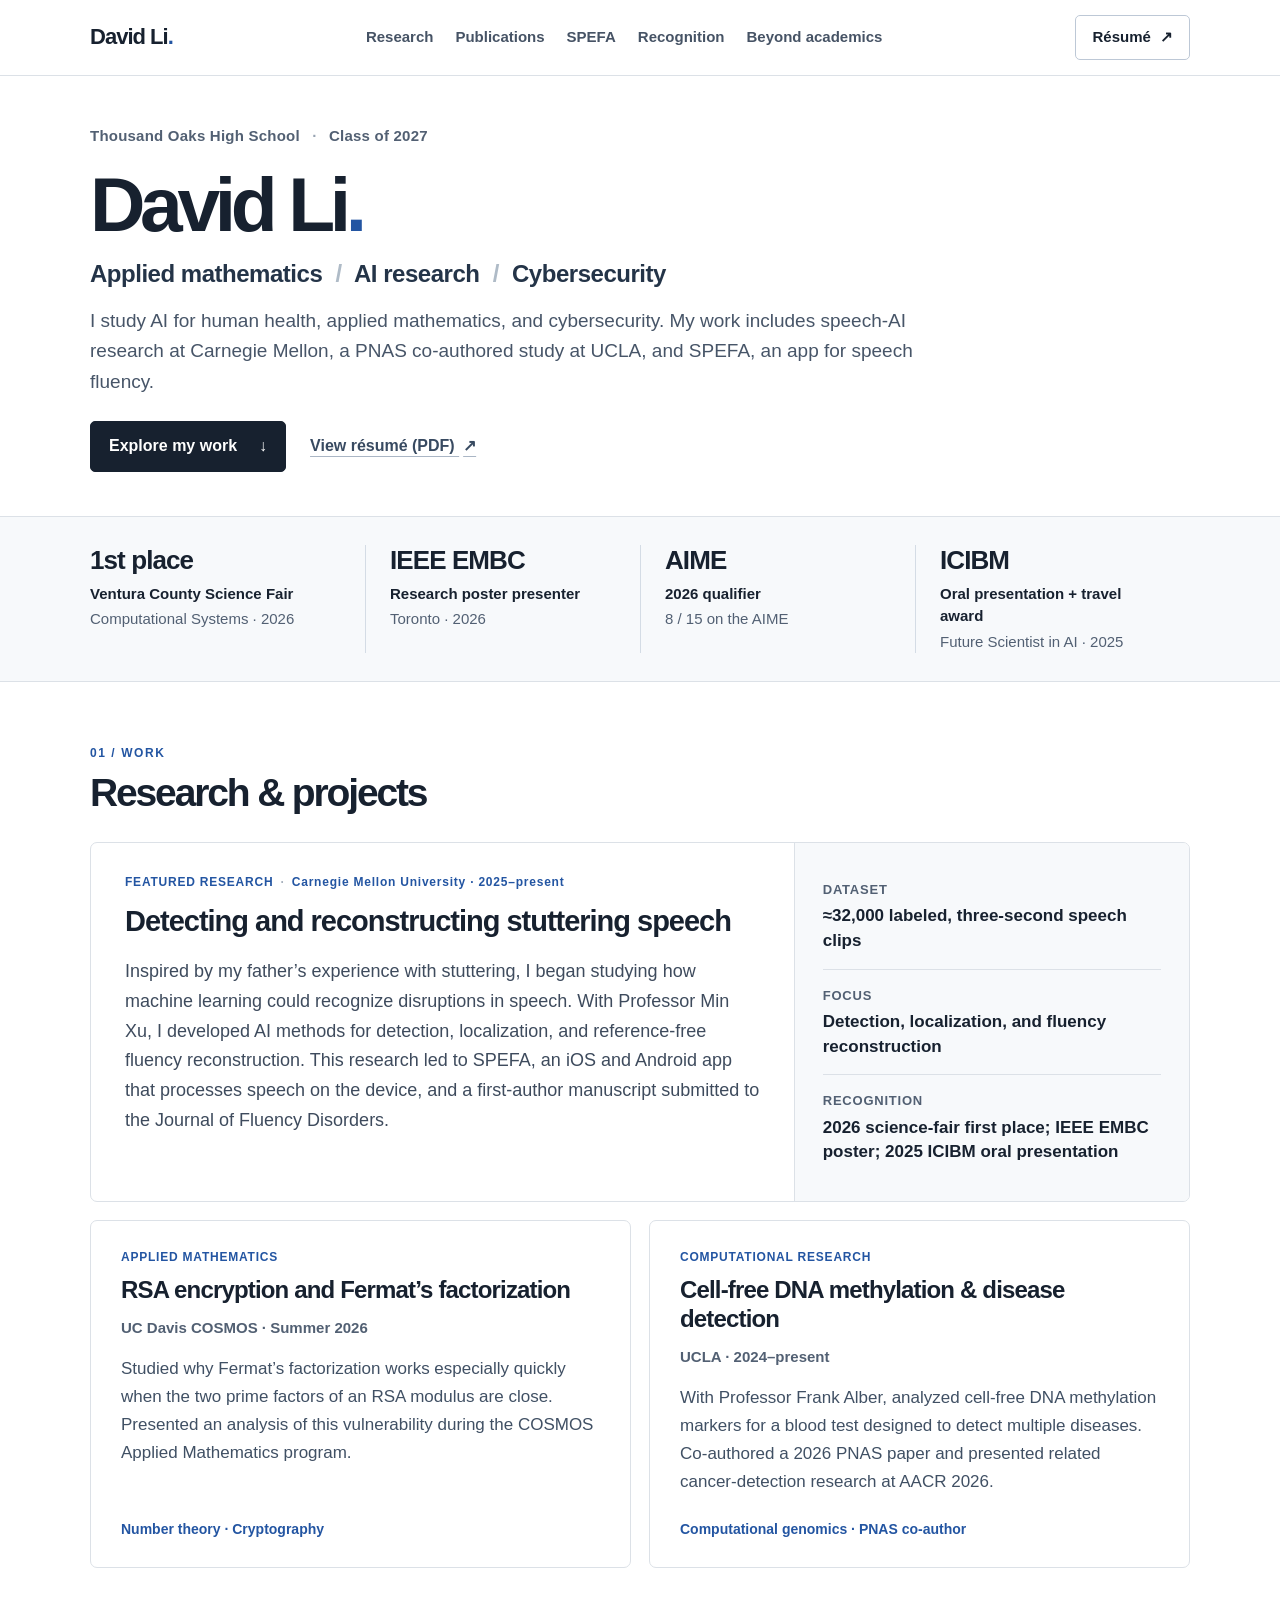
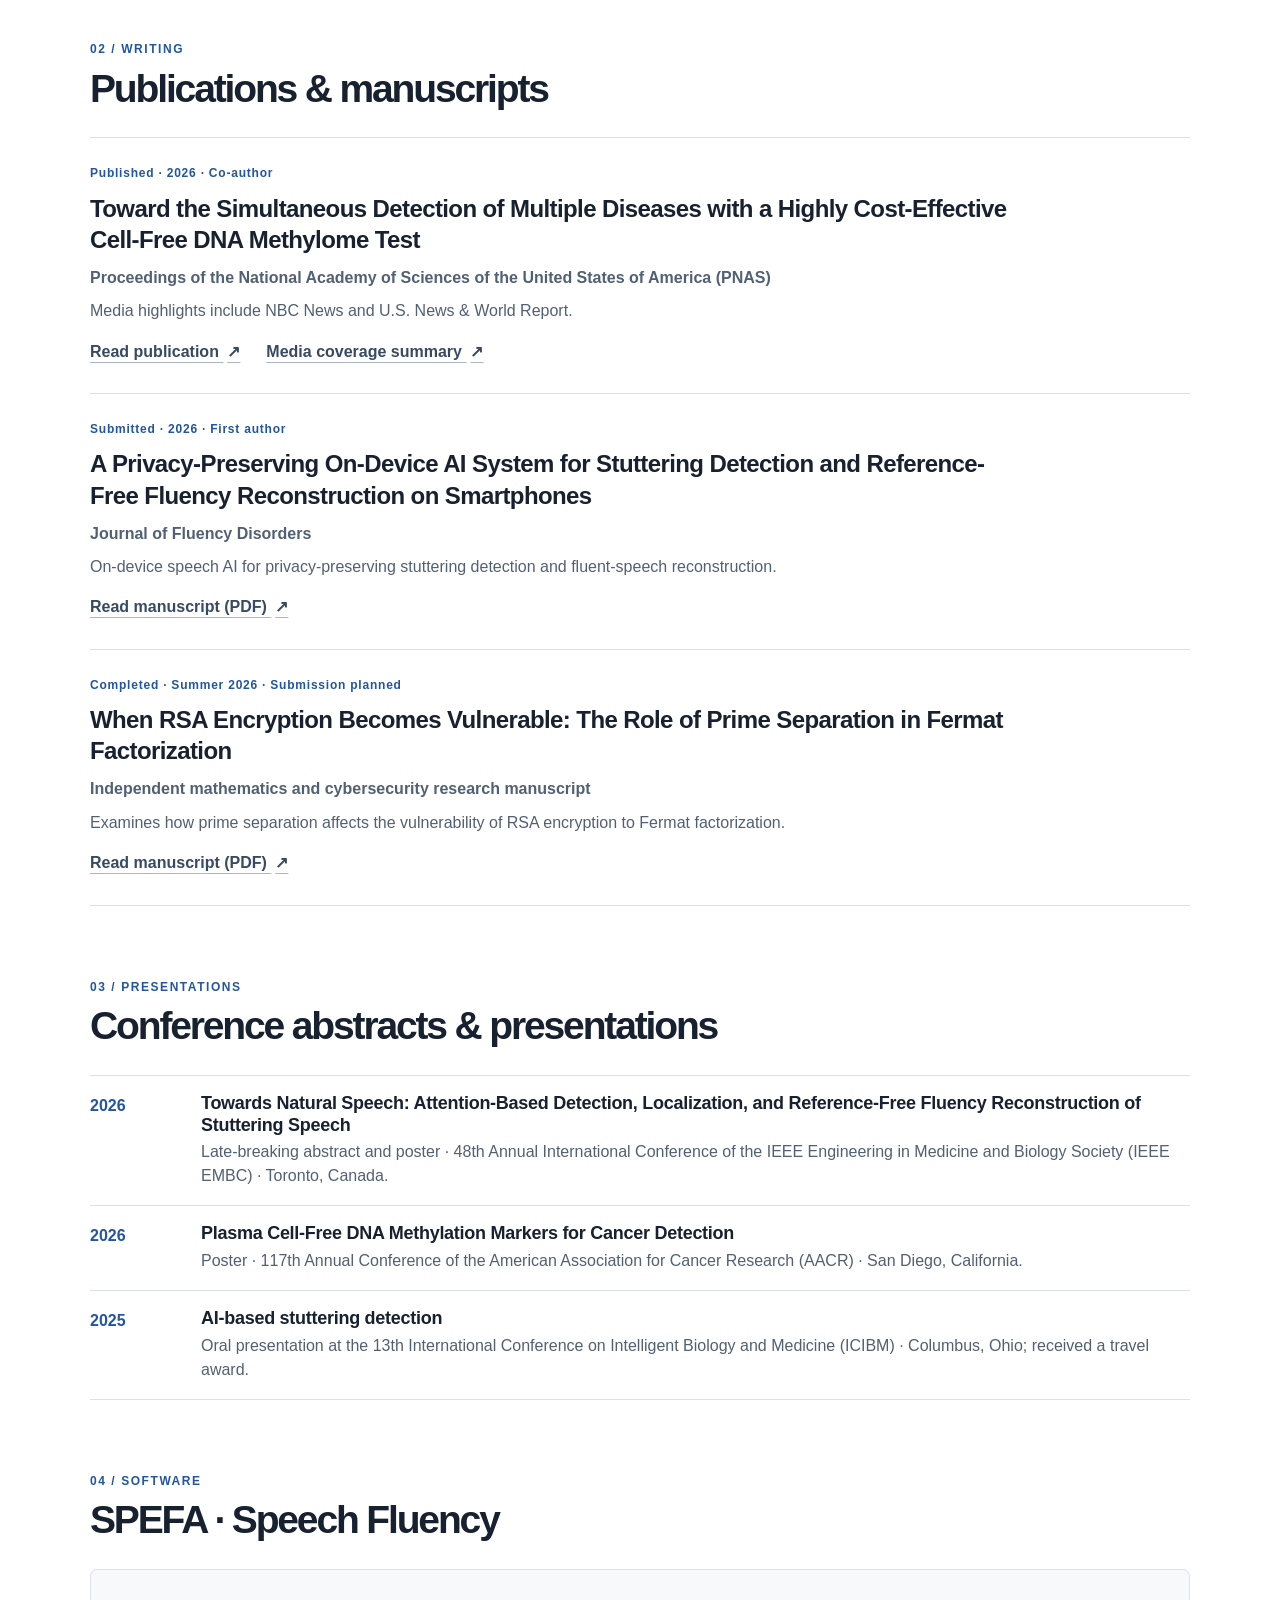
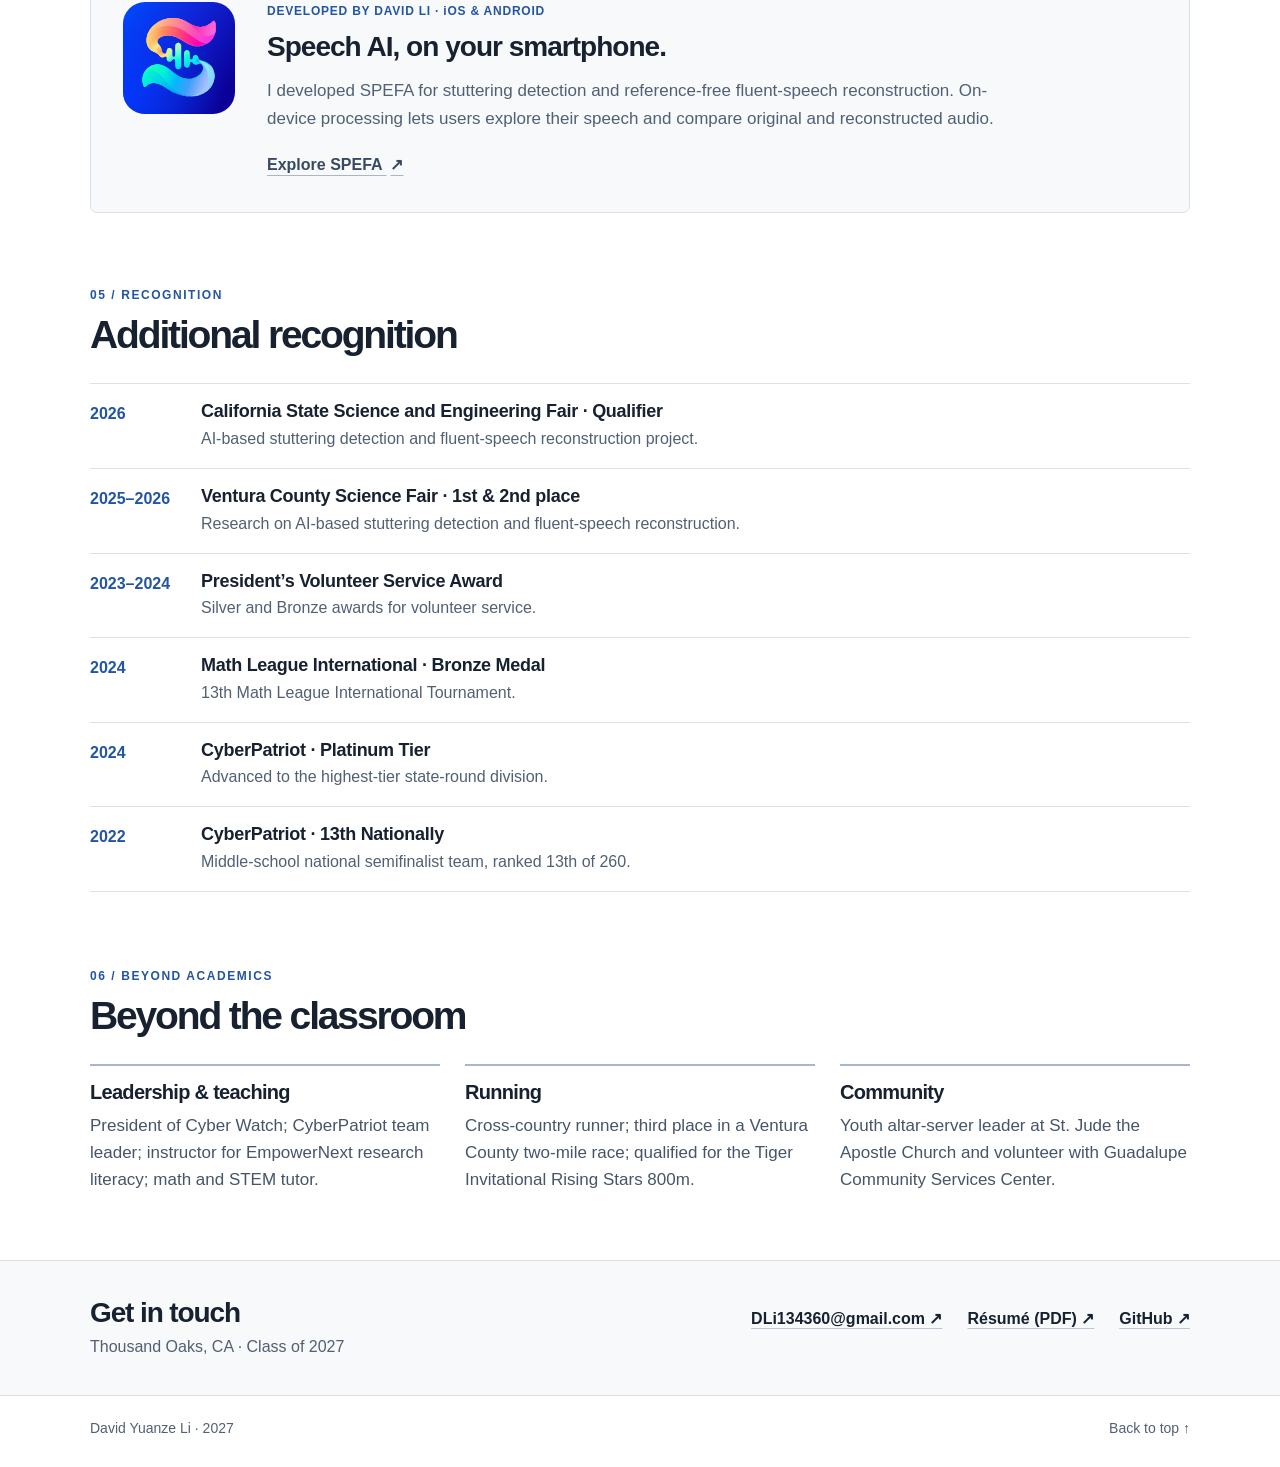
==== commit 15c399a0: "Update" ====
--- a/index.html
+++ b/index.html
@@ -5,10 +5,10 @@
   <meta name="viewport" content="width=device-width, initial-scale=1">
   <meta name="theme-color" content="#ffffff">
   <meta name="color-scheme" content="light">
-  <meta name="description" content="David Yuanze Li — Class of 2027. Applied mathematics, AI research, and cybersecurity. Speech-AI research at CMU, an IEEE EMBC presentation, and AIME qualification.">
+  <meta name="description" content="David Yuanze Li — Class of 2027. AI for human health, applied mathematics, and cybersecurity. PNAS co-author, speech-AI researcher, and developer of SPEFA.">
   <meta property="og:type" content="website">
   <meta property="og:title" content="David Li | Applied Mathematics & Research">
-  <meta property="og:description" content="Selected research, projects, and accomplishments of David Yuanze Li, Class of 2027.">
+  <meta property="og:description" content="Research, publications, conference presentations, and SPEFA: speech fluency software developed by David Yuanze Li, Class of 2027.">
   <meta property="og:url" content="https://dliport.github.io/">
   <meta property="og:image" content="https://dliport.github.io/assets/social-preview.svg">
   <link rel="icon" type="image/svg+xml" href="assets/favicon.svg">
--- a/styles/main.css
+++ b/styles/main.css
@@ -15,7 +15,7 @@
 .header-inner { min-height:75px; display:flex; align-items:center; gap:35px; }
 .brand { font-size:22px; font-weight:750; letter-spacing:-.045em; white-space:nowrap; }
 .brand-period,.title-period { color:var(--accent); }
-.header-nav { display:flex; flex:1; gap:30px; justify-content:center; }
+.header-nav { display:flex; flex:1; gap:22px; justify-content:center; }
 .header-nav a,.header-resume { font-size:15px; font-weight:600; white-space:nowrap; }
 .header-nav a { color:#465365; }
 .header-nav a:hover,.header-resume:hover,.quiet-link:hover,.site-footer a:hover { color:var(--accent); }
@@ -63,6 +63,18 @@
 .project-affiliation { font-size:15px; font-weight:650; color:#526073; margin-top:11px; }
 .project-card > p:not(.project-affiliation):not(.project-footer) { font-size:17px; color:#405064; margin-top:14px; line-height:1.65; }
 .project-footer { color:var(--accent); font-size:14px; font-weight:650; margin-top:auto; padding-top:22px; }
+.publication-list { border-top:1px solid var(--line); }
+.publication { padding:26px 0 28px; border-bottom:1px solid var(--line); }
+.publication h3 { margin-top:9px; max-width:940px; font-size:24px; line-height:1.3; letter-spacing:-.025em; }
+.publication-venue { margin-top:10px; font-size:16px; font-weight:600; color:var(--muted); }
+.publication-detail { margin-top:7px; font-size:16px; color:var(--muted); }
+.publication-links { display:flex; flex-wrap:wrap; gap:12px 26px; margin-top:14px; }
+.software-feature { display:flex; align-items:flex-start; gap:32px; padding:32px; border:1px solid var(--line); border-radius:7px; background:var(--surface); }
+.software-feature img { flex:none; border-radius:22px; }
+.software-feature h3 { font-size:28px; margin-top:9px; }
+.software-feature p:not(.project-label) { color:var(--muted); margin:13px 0 17px; font-size:17px; max-width:760px; }
+@media(max-width:900px) { .header-nav { flex-wrap:wrap; gap:6px 15px; padding-block:10px; } }
+@media(max-width:640px) { .publication h3 { font-size:22px; } .software-feature { flex-direction:column; gap:21px; padding:23px 20px; } .software-feature img { width:80px; height:80px; } .header-nav { flex-wrap:nowrap; } }
 .recognition { padding-top:63px; }
 .recognition-list { border-top:1px solid var(--line); }
 .recognition-row { display:grid; grid-template-columns:95px 1fr; gap:16px; padding:17px 0; border-bottom:1px solid var(--line); }
